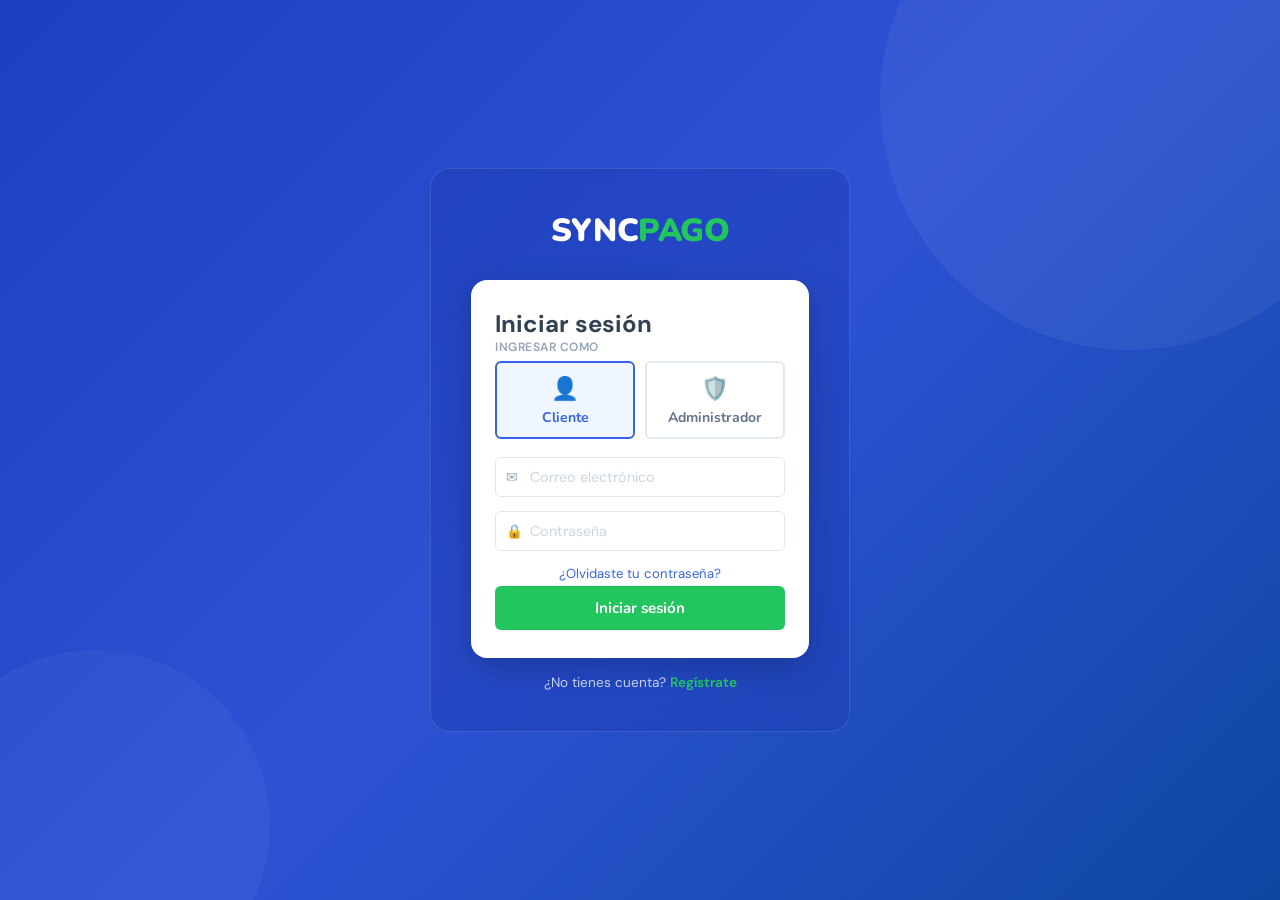
==== pages/index.html @ 8f913a6d "subo el frontend completo 1.2" ====
<!DOCTYPE html>
<html lang="es">
<head>
  <meta charset="UTF-8">
  <meta name="viewport" content="width=device-width, initial-scale=1.0">
  <title>SYNCPAGO — Iniciar sesión</title>
  <link rel="stylesheet" href="../css/variables.css">
  <link rel="stylesheet" href="../css/base.css">
  <link rel="stylesheet" href="../css/auth.css">
  <link rel="icon" href="../img/favicon.ico" type="image/x-icon">
  <style>
    /* Selector de rol */
    .role-selector {
      display: flex;
      gap: 10px;
      margin-bottom: 18px;
    }
    .role-btn {
      flex: 1;
      padding: 10px;
      border: 2px solid var(--gray-200);
      border-radius: var(--radius-sm);
      background: var(--white);
      font-family: var(--font-display);
      font-weight: 700;
      font-size: 0.88rem;
      color: var(--gray-500);
      cursor: pointer;
      transition: all 0.2s;
      text-align: center;
    }
    .role-btn.active {
      border-color: var(--blue-mid);
      background: #eff6ff;
      color: var(--blue-mid);
    }
    .role-btn .role-icon { display: block; font-size: 1.4rem; margin-bottom: 4px; }
    .role-label { font-size: 0.75rem; color: var(--gray-400); display: block; margin-bottom: 6px; font-weight: 600; text-transform: uppercase; letter-spacing: 0.5px; }
  </style>
</head>
<body>
 
<div class="auth-screen">
  <div class="auth-inner">
 
    <header class="auth-logo" role="banner">
      SYNC<span>PAGO</span>
    </header>
 
    <main>
      <section class="auth-card" aria-label="Formulario de inicio de sesión">
        <h1>Iniciar sesión</h1>
 
        <!-- HU-ADM-01 / HU-ADM-02: Selector de rol -->
        <span class="role-label">Ingresar como</span>
        <div class="role-selector" role="group" aria-label="Seleccionar rol">
          <button class="role-btn active" id="btn-cliente" onclick="selectRol('cliente')">
            <span class="role-icon">👤</span>
            Cliente
          </button>
          <button class="role-btn" id="btn-administrador" onclick="selectRol('administrador')">
            <span class="role-icon">🛡️</span>
            Administrador
          </button>
        </div>
 
        <!-- Campo correo -->
        <div class="field-group" id="fg-email">
          <span class="icon" aria-hidden="true">✉</span>
          <input type="email" id="email" placeholder="Correo electrónico"
                 autocomplete="email" aria-label="Correo electrónico">
          <p class="field-error" role="alert">Ingresa un correo válido.</p>
        </div>
 
        <!-- Campo contraseña -->
        <div class="field-group" id="fg-pass">
          <span class="icon" aria-hidden="true">🔒</span>
          <input type="password" id="password" placeholder="Contraseña"
                 autocomplete="current-password" aria-label="Contraseña">
          <p class="field-error" role="alert">La contraseña es obligatoria.</p>
        </div>
 
        <a class="forgot-link" href="forgot-password.html">¿Olvidaste tu contraseña?</a>
 
        <button class="btn-primary" onclick="handleLogin()">Iniciar sesión</button>
      </section>
 
      <p class="auth-link">
        ¿No tienes cuenta? <a href="register.html">Regístrate</a>
      </p>
    </main>
 
  </div>
</div>
 
<script src="../js/auth.js"></script>
<script>
  let rolSeleccionado = "cliente";
 
  // HU-ADM-01: Seleccionar rol antes de iniciar sesión
  function selectRol(rol) {
    rolSeleccionado = rol;
    document.getElementById("btn-cliente").classList.toggle("active", rol === "cliente");
    document.getElementById("btn-administrador").classList.toggle("active", rol === "administrador");
 
    // Sugerencia visual en el placeholder del correo
    const input = document.getElementById("email");
    if (rol === "administrador") {
      input.placeholder = "Correo de administrador";
    } else {
      input.placeholder = "Correo electrónico";
    }
  }
 
  // HU-ADM-02: Login con redirección según rol
  function handleLogin() {
    const email    = document.getElementById("email");
    const password = document.getElementById("password");
    let valid = true;
 
    const setErr = (id, cond) => {
      document.getElementById(id).classList.toggle("error", cond);
      if (cond) valid = false;
    };
 
    setErr("fg-email", !email.value || !email.value.includes("@"));
    setErr("fg-pass",  !password.value);
 
    // FIX: ahora sí llama login() de auth.js con el rol seleccionado
    if (valid) login(email.value, password.value, rolSeleccionado);
  }
 
  // Enter para iniciar sesión
  document.addEventListener("keydown", e => {
    if (e.key === "Enter") handleLogin();
  });
</script>
 
</body>
</html>
---- css/variables.css ----
:root {
  --blue-dark:  #1a3fbf;
  --blue-main:  #2d52d4;
  --blue-mid:   #3563e9;
  --green:      #22c55e;
  --green-dark: #16a34a;
  --red:        #ef4444;
  --yellow:     #eab308;
  --cyan:       #06b6d4;
  --white:      #ffffff;

  --gray-50:    #f8fafc;
  --gray-100:   #f1f5f9;
  --gray-200:   #e2e8f0;
  --gray-300:   #cbd5e1;
  --gray-400:   #94a3b8;
  --gray-500:   #64748b;
  --gray-600:   #475569;
  --gray-700:   #334155;
  --gray-900:   #0f172a;

  --sidebar-w:  230px;
  --header-h:   58px;
  --radius:     10px;
  --radius-sm:  6px;
  --shadow:     0 2px 12px rgba(0,0,0,0.08);
  --shadow-md:  0 4px 24px rgba(0,0,0,0.13);

  --font-display: 'Nunito', 'Arial Black', sans-serif;
  --font-body:    'DM Sans', 'Segoe UI', sans-serif;
}
---- css/base.css ----
@import url('https://fonts.googleapis.com/css2?family=Nunito:wght@700;800;900&family=DM+Sans:wght@400;500;600&display=swap');

*, *::before, *::after { box-sizing: border-box; margin: 0; padding: 0; }

body {
  font-family: var(--font-body);
  background: var(--gray-100);
  color: var(--gray-700);
  min-height: 100vh;
  -webkit-font-smoothing: antialiased;
}

a    { text-decoration: none; color: inherit; }
ul   { list-style: none; }
img  { display: block; max-width: 100%; }

button {
  cursor: pointer;
  font-family: var(--font-body);
  border: none;
  background: none;
}

input, select, textarea {
  font-family: var(--font-body);
  outline: none;
}

.hidden { display: none !important; }
---- css/auth.css ----
.auth-screen {
  min-height: 100vh;
  display: flex;
  align-items: center;
  justify-content: center;
  background: linear-gradient(135deg, #1a3fbf 0%, #2d52d4 50%, #0d47a1 100%);
  position: relative;
  overflow: hidden;
}

.auth-screen::before,
.auth-screen::after {
  content: '';
  position: absolute;
  border-radius: 50%;
  pointer-events: none;
}
.auth-screen::before {
  width: 500px; height: 500px;
  background: rgba(255,255,255,0.05);
  top: -150px; right: -100px;
}
.auth-screen::after {
  width: 350px; height: 350px;
  background: rgba(255,255,255,0.04);
  bottom: -100px; left: -80px;
}

.auth-inner {
  background: rgba(30,60,180,0.45);
  backdrop-filter: blur(10px);
  border: 1px solid rgba(255,255,255,0.12);
  border-radius: 20px;
  padding: 40px;
  width: 100%;
  max-width: 420px;
  max-height: 95vh;
  overflow-y: auto;
  position: relative;
  z-index: 1;
}

.auth-logo {
  font-family: var(--font-display);
  font-size: 2rem;
  font-weight: 900;
  color: var(--white);
  text-align: center;
  margin-bottom: 28px;
  letter-spacing: -0.5px;
}
.auth-logo span { color: var(--green); }

.auth-card {
  background: var(--white);
  border-radius: 16px;
  padding: 28px 24px;
  box-shadow: 0 8px 32px rgba(0,0,0,0.2);
}

.auth-card h2 {
  font-family: var(--font-display);
  font-size: 1.4rem;
  font-weight: 800;
  color: var(--gray-900);
  text-align: center;
  margin-bottom: 20px;
}

.field-group {
  position: relative;
  margin-bottom: 14px;
}
.field-group .icon {
  position: absolute;
  left: 11px; top: 50%;
  transform: translateY(-50%);
  font-size: 0.85rem;
  color: var(--gray-400);
  pointer-events: none;
}
.field-group input {
  width: 100%;
  padding: 10px 12px 10px 34px;
  border: 1.5px solid var(--gray-200);
  border-radius: var(--radius-sm);
  font-size: 0.9rem;
  color: var(--gray-700);
  background: var(--white);
  transition: border-color 0.2s;
}
.field-group input:focus        { border-color: var(--blue-mid); }
.field-group input::placeholder { color: var(--gray-300); }

.field-error {
  font-size: 0.78rem;
  color: var(--red);
  margin-top: 4px;
  display: none;
}
.field-group.error input         { border-color: var(--red); }
.field-group.error .field-error  { display: block; }

.btn-primary {
  width: 100%;
  padding: 12px;
  background: var(--green);
  color: var(--white);
  border-radius: var(--radius-sm);
  font-family: var(--font-display);
  font-weight: 700;
  font-size: 0.95rem;
  transition: background 0.2s;
  margin-top: 4px;
}
.btn-primary:hover { background: var(--green-dark); }

.auth-link {
  text-align: center;
  margin-top: 16px;
  font-size: 0.85rem;
  color: rgba(255,255,255,0.75);
}
.auth-link a {
  color: var(--green);
  font-weight: 600;
  cursor: pointer;
}
.auth-link a:hover { text-decoration: underline; }

.forgot-link {
  display: block;
  text-align: center;
  margin-top: 10px;
  font-size: 0.82rem;
  color: var(--blue-mid);
  cursor: pointer;
}
.forgot-link:hover { text-decoration: underline; }

.info-box {
  background: #eff6ff;
  border: 1.5px solid #bfdbfe;
  border-radius: var(--radius-sm);
  padding: 12px 14px;
  font-size: 0.83rem;
  color: #1e40af;
  margin-bottom: 16px;
  line-height: 1.5;
}
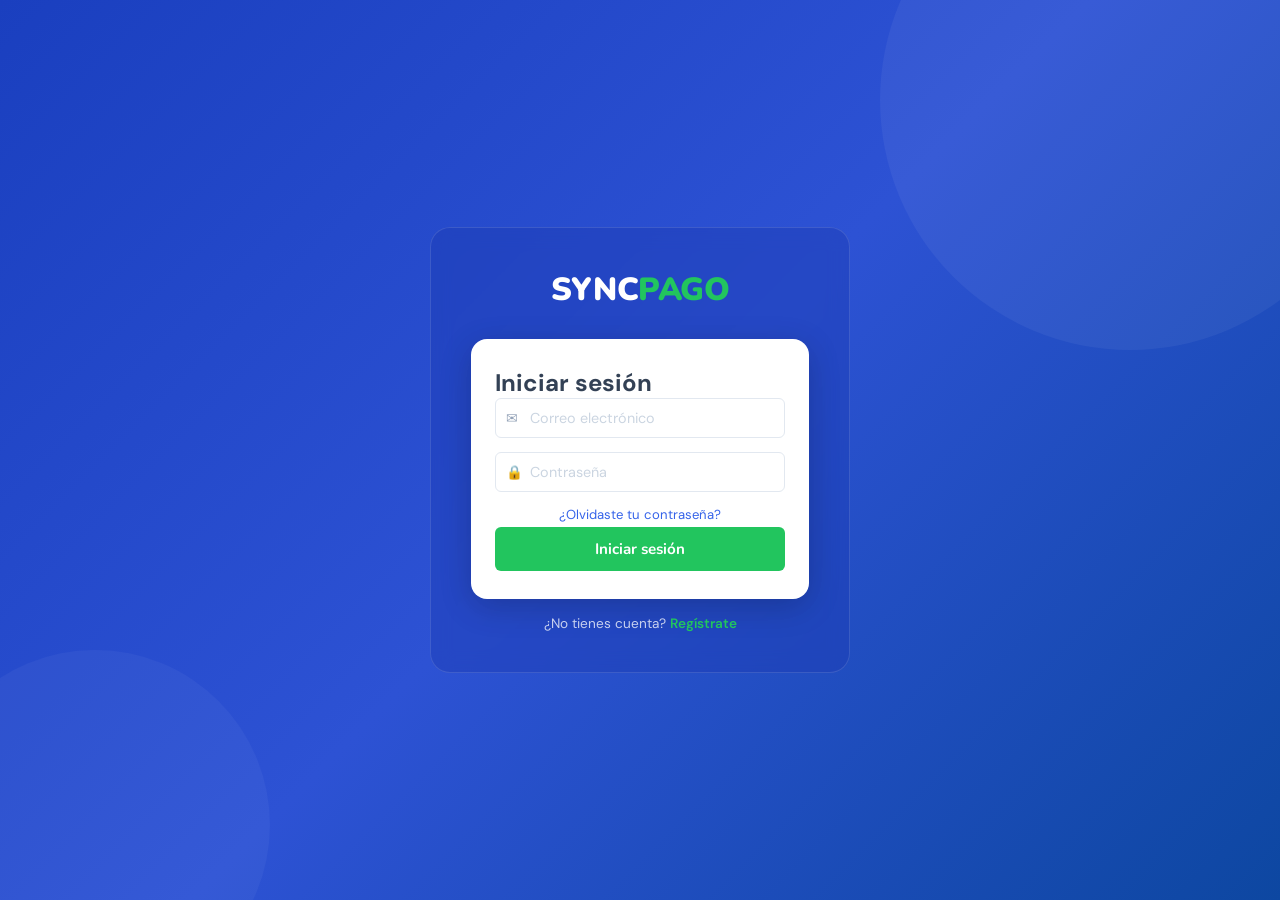
==== commit f13e4556: "actualizo index.html(login) para eliminar el rol administrador" ====
--- a/pages/index.html
+++ b/pages/index.html
@@ -8,134 +8,70 @@
   <link rel="stylesheet" href="../css/base.css">
   <link rel="stylesheet" href="../css/auth.css">
   <link rel="icon" href="../img/favicon.ico" type="image/x-icon">
-  <style>
-    /* Selector de rol */
-    .role-selector {
-      display: flex;
-      gap: 10px;
-      margin-bottom: 18px;
-    }
-    .role-btn {
-      flex: 1;
-      padding: 10px;
-      border: 2px solid var(--gray-200);
-      border-radius: var(--radius-sm);
-      background: var(--white);
-      font-family: var(--font-display);
-      font-weight: 700;
-      font-size: 0.88rem;
-      color: var(--gray-500);
-      cursor: pointer;
-      transition: all 0.2s;
-      text-align: center;
-    }
-    .role-btn.active {
-      border-color: var(--blue-mid);
-      background: #eff6ff;
-      color: var(--blue-mid);
-    }
-    .role-btn .role-icon { display: block; font-size: 1.4rem; margin-bottom: 4px; }
-    .role-label { font-size: 0.75rem; color: var(--gray-400); display: block; margin-bottom: 6px; font-weight: 600; text-transform: uppercase; letter-spacing: 0.5px; }
-  </style>
 </head>
 <body>
- 
+
 <div class="auth-screen">
   <div class="auth-inner">
- 
+
     <header class="auth-logo" role="banner">
       SYNC<span>PAGO</span>
     </header>
- 
+
     <main>
       <section class="auth-card" aria-label="Formulario de inicio de sesión">
         <h1>Iniciar sesión</h1>
- 
-        <!-- HU-ADM-01 / HU-ADM-02: Selector de rol -->
-        <span class="role-label">Ingresar como</span>
-        <div class="role-selector" role="group" aria-label="Seleccionar rol">
-          <button class="role-btn active" id="btn-cliente" onclick="selectRol('cliente')">
-            <span class="role-icon">👤</span>
-            Cliente
-          </button>
-          <button class="role-btn" id="btn-administrador" onclick="selectRol('administrador')">
-            <span class="role-icon">🛡️</span>
-            Administrador
-          </button>
-        </div>
- 
-        <!-- Campo correo -->
+
         <div class="field-group" id="fg-email">
           <span class="icon" aria-hidden="true">✉</span>
           <input type="email" id="email" placeholder="Correo electrónico"
                  autocomplete="email" aria-label="Correo electrónico">
           <p class="field-error" role="alert">Ingresa un correo válido.</p>
         </div>
- 
-        <!-- Campo contraseña -->
+
         <div class="field-group" id="fg-pass">
           <span class="icon" aria-hidden="true">🔒</span>
           <input type="password" id="password" placeholder="Contraseña"
                  autocomplete="current-password" aria-label="Contraseña">
           <p class="field-error" role="alert">La contraseña es obligatoria.</p>
         </div>
- 
+
         <a class="forgot-link" href="forgot-password.html">¿Olvidaste tu contraseña?</a>
- 
+
         <button class="btn-primary" onclick="handleLogin()">Iniciar sesión</button>
       </section>
- 
+
       <p class="auth-link">
         ¿No tienes cuenta? <a href="register.html">Regístrate</a>
       </p>
     </main>
- 
+
   </div>
 </div>
- 
+
+<script src="../js/api.js"></script>
 <script src="../js/auth.js"></script>
 <script>
-  let rolSeleccionado = "cliente";
- 
-  // HU-ADM-01: Seleccionar rol antes de iniciar sesión
-  function selectRol(rol) {
-    rolSeleccionado = rol;
-    document.getElementById("btn-cliente").classList.toggle("active", rol === "cliente");
-    document.getElementById("btn-administrador").classList.toggle("active", rol === "administrador");
- 
-    // Sugerencia visual en el placeholder del correo
-    const input = document.getElementById("email");
-    if (rol === "administrador") {
-      input.placeholder = "Correo de administrador";
-    } else {
-      input.placeholder = "Correo electrónico";
-    }
-  }
- 
-  // HU-ADM-02: Login con redirección según rol
   function handleLogin() {
     const email    = document.getElementById("email");
     const password = document.getElementById("password");
     let valid = true;
- 
+
     const setErr = (id, cond) => {
       document.getElementById(id).classList.toggle("error", cond);
       if (cond) valid = false;
     };
- 
+
     setErr("fg-email", !email.value || !email.value.includes("@"));
     setErr("fg-pass",  !password.value);
- 
-    // FIX: ahora sí llama login() de auth.js con el rol seleccionado
-    if (valid) login(email.value, password.value, rolSeleccionado);
+
+    if (valid) login(email.value, password.value);
   }
- 
-  // Enter para iniciar sesión
+
   document.addEventListener("keydown", e => {
     if (e.key === "Enter") handleLogin();
   });
 </script>
- 
+
 </body>
-</html>
- +</html>
